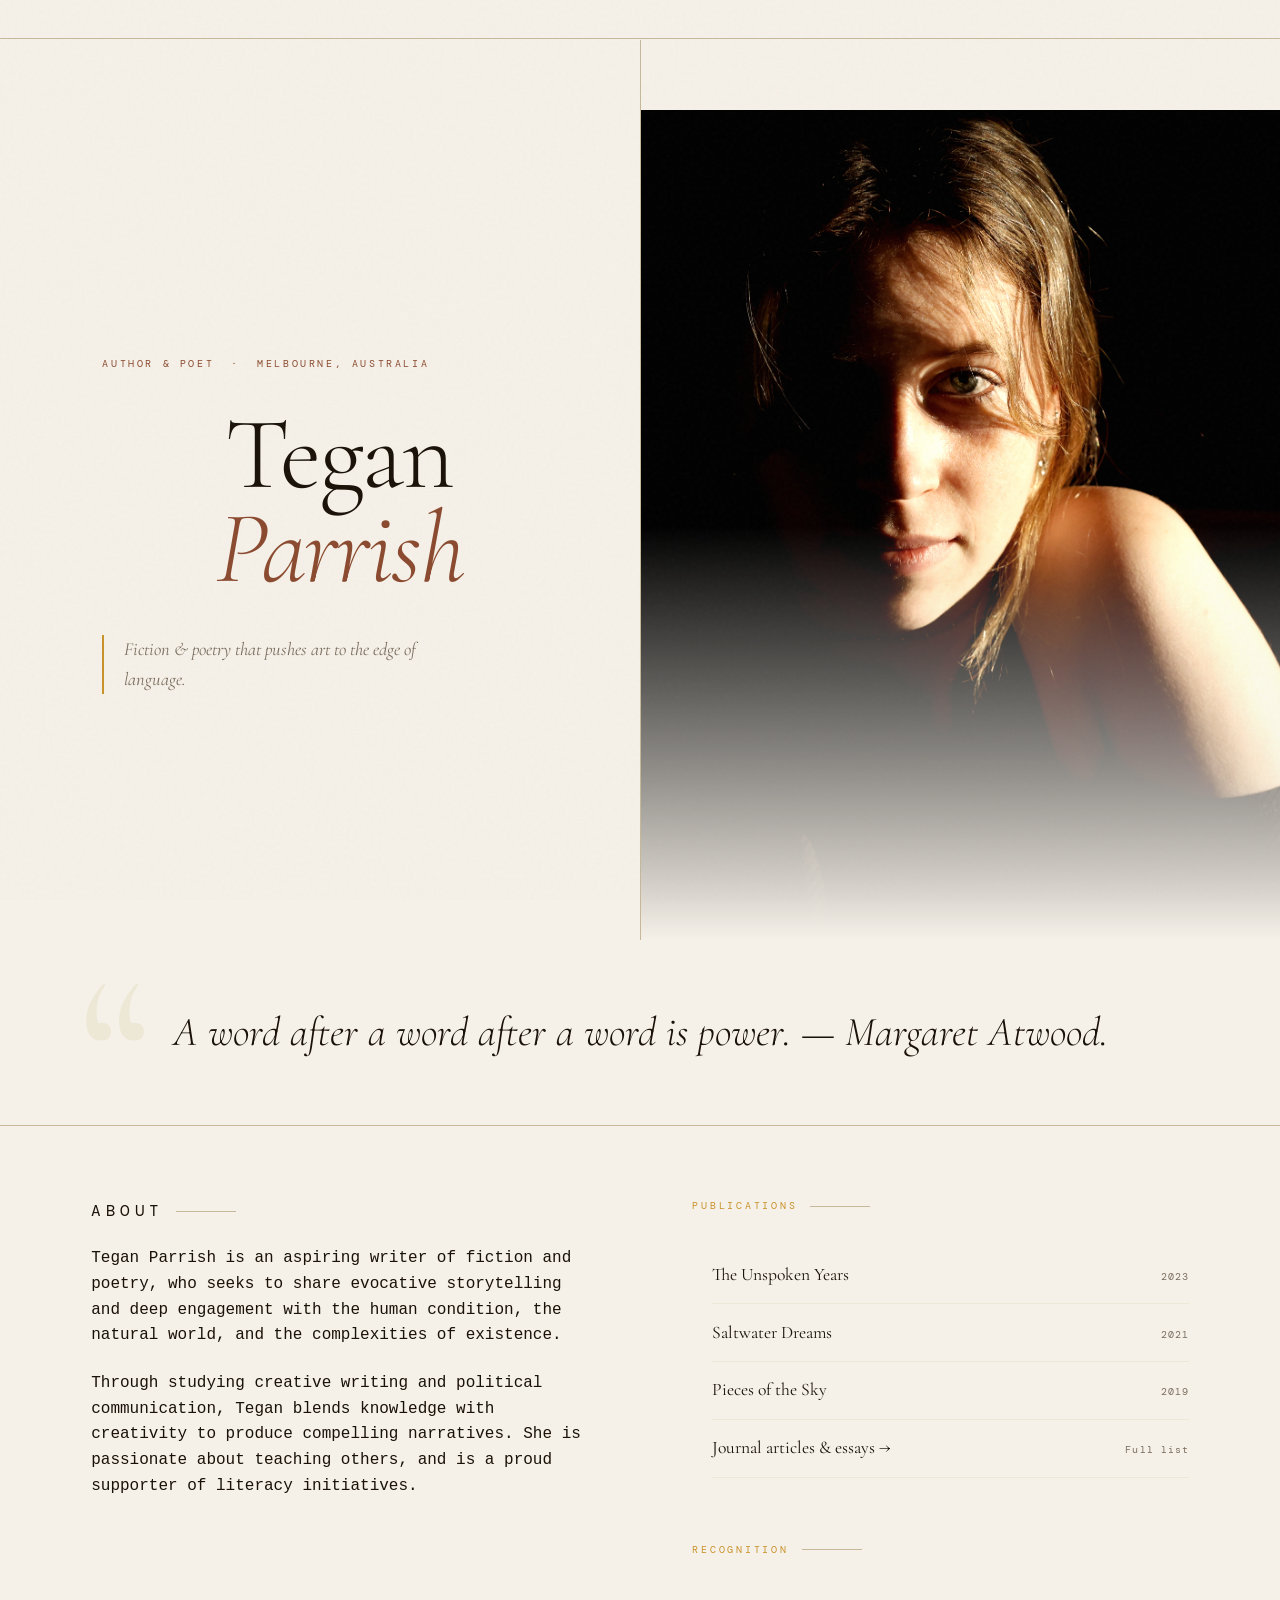
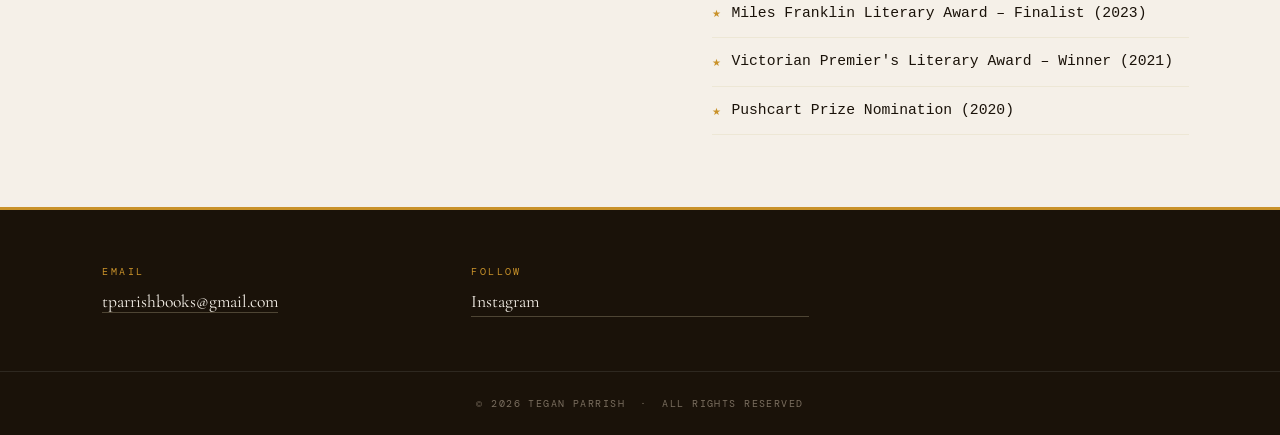
==== index (1).html @ 3d1c7661 "drge" ====
<!DOCTYPE html>
<html lang="en">
  <head>
    <meta charset="UTF-8" />
    <meta name="viewport" content="width=device-width, initial-scale=1.0" />
    <title>Tegan Parrish</title>
    <link rel="preconnect" href="https://fonts.googleapis.com" />
    <link rel="preconnect" href="https://fonts.gstatic.com" crossorigin />
    <link href="https://fonts.googleapis.com/css2?family=Cormorant+Garamond:ital,wght@0,300;0,400;0,600;1,300;1,400&family=Libre+Baskerville:ital,wght@0,400;0,700;1,400&family=DM+Mono:wght@300;400&display=swap" rel="stylesheet" />
    <style>
      :root {
        --ink: #1a1209;
        --paper: #f5f0e8;
        --cream: #ede7d5;
        --sienna: #8b4a2f;
        --gold: #c9922a;
        --dusty: #7a6e5f;
        --rule: #c5b99a;
      }

      *, *::before, *::after { box-sizing: border-box; margin: 0; padding: 0; }

      html { scroll-behavior: smooth; }

      body {
        background-color: var(--paper);
        color: var(--ink);
        font-family: 'Libre Baskerville', serif;
        font-size: 16px;
        line-height: 1.8;
        overflow-x: hidden;
      }

      /* ── NOISE TEXTURE OVERLAY ── */
      body::before {
        content: '';
        position: fixed;
        inset: 0;
        background-image: url("data:image/svg+xml,%3Csvg viewBox='0 0 256 256' xmlns='http://www.w3.org/2000/svg'%3E%3Cfilter id='n'%3E%3CfeTurbulence type='fractalNoise' baseFrequency='0.9' numOctaves='4' stitchTiles='stitch'/%3E%3C/filter%3E%3Crect width='100%25' height='100%25' filter='url(%23n)' opacity='0.04'/%3E%3C/svg%3E");
        pointer-events: none;
        z-index: 9999;
        opacity: 0.6;
      }

      /* ── HEADER / NAV ── */
      #header-placeholder nav {
        position: fixed;
        top: 0; left: 0; right: 0;
        z-index: 100;
        display: flex;
        justify-content: space-between;
        align-items: center;
        padding: 1.2rem 3rem;
        background: var(--paper);
        border-bottom: 1px solid var(--rule);
        font-family: 'DM Mono', monospace;
        font-size: 0.7rem;
        letter-spacing: 0.18em;
        text-transform: uppercase;
        color: var(--dusty);
      }

      /* ── DECORATIVE RULE ── */
      .rule {
        width: 60px;
        height: 1px;
        background: var(--gold);
        display: inline-block;
        vertical-align: middle;
        margin: 0 1rem;
      }

      /* ── HERO ── */
      .hero {
        min-height: 100vh;
        display: grid;
        grid-template-columns: 1fr 1fr;
        padding-top: 70px;
        position: relative;
        overflow: hidden;
      }

      .hero::after {
        content: '';
        position: absolute;
        top: 0; bottom: 0;
        left: 50%;
        width: 1px;
        background: var(--rule);
      }

      .hero-text {
        padding: 8vh 5vw 8vh 8vw;
        display: flex;
        flex-direction: column;
        justify-content: center;
        animation: fadeUp 1.2s ease both;
      }

      .hero-eyebrow {
        font-family: 'DM Mono', monospace;
        font-size: 0.65rem;
        letter-spacing: 0.25em;
        text-transform: uppercase;
        color: var(--sienna);
        margin-bottom: 1.5rem;
      }

      .hero-name {
        font-family: 'Cormorant Garamond', serif;
        font-size: clamp(4rem, 8vw, 7.5rem);
        font-weight: 300;
        line-height: 0.92;
        letter-spacing: -0.02em;
        color: var(--ink);
        margin-bottom: 1.5rem;
      }

      .hero-name em {
        font-style: italic;
        color: var(--sienna);
      }

      .hero-tagline {
        font-family: 'Cormorant Garamond', serif;
        font-size: 1.15rem;
        font-style: italic;
        color: var(--dusty);
        border-left: 2px solid var(--gold);
        padding-left: 1.2rem;
        margin-top: 1rem;
        max-width: 340px;
      }

      .hero-image-col {
        position: relative;
        overflow: hidden;
        animation: fadeIn 1.6s ease both 0.3s;
      }

      .hero-image-col img {
        width: 100%;
        height: 100%;
        object-fit: cover;
        object-position: center top;
        filter: sepia(18%) contrast(1.05);
        transition: transform 8s ease;
      }

      .hero-image-col:hover img {
        transform: scale(1.03);
      }

      .hero-image-overlay {
        position: absolute;
        inset: 0;
        background: linear-gradient(to bottom, transparent 50%, var(--paper) 100%);
      }

      /* ── LARGE PULL QUOTE ── */
      .pull-quote {
        text-align: center;
        padding: 7vh 10vw;
        border-bottom: 1px solid var(--rule);
        position: relative;
      }

      .pull-quote::before {
        content: '\201C';
        font-family: 'Cormorant Garamond', serif;
        font-size: 14rem;
        line-height: 0.6;
        color: var(--cream);
        position: absolute;
        top: 3rem;
        left: 6vw;
        pointer-events: none;
      }

      .pull-quote p {
        font-family: 'Cormorant Garamond', serif;
        font-size: clamp(1.6rem, 3.2vw, 2.8rem);
        font-weight: 300;
        font-style: italic;
        line-height: 1.45;
        color: var(--ink);
        position: relative;
      }

      /* ── MAIN CONTENT ── */
      .content-grid {
        display: grid;
        grid-template-columns: 1fr 2px 1fr;
        gap: 0;
        max-width: 1200px;
        margin: 0 auto;
        padding: 8vh 4vw;
      }

      .content-grid .divider {
        background: var(--rule);
        margin: 0 4vw;
      }

      /* ── SECTION LABELS ── */
      .section-label {
        font-family: 'DM Mono', monospace;
        font-size: 0.62rem;
        letter-spacing: 0.28em;
        text-transform: uppercase;
        color: var(--gold);
        display: flex;
        align-items: center;
        gap: 0.8rem;
        margin-bottom: 2rem;
      }

      .section-label::after {
        content: '';
        flex: 1;
        height: 1px;
        background: var(--rule);
        max-width: 60px;
      }

      /* ── BIO ── */
      .bio-section {
        padding-right: 4vw;
      }

      .bio-section p {
        color: var(--ink);
        margin-bottom: 1.4rem;
        font-size: 1rem;
      }

      .bio-section p:first-of-type::first-letter {
        font-family: 'Cormorant Garamond', serif;
        font-size: 4rem;
        font-weight: 600;
        float: left;
        line-height: 0.78;
        margin-right: 0.1em;
        margin-top: 0.12em;
        color: var(--sienna);
      }

      /* ── RIGHT COLUMN ── */
      .right-col {
        padding-left: 4vw;
      }

      /* ── PUBLICATIONS ── */
      .pub-list {
        list-style: none;
        margin-bottom: 4rem;
      }

      .pub-list li {
        border-bottom: 1px solid var(--cream);
        padding: 0.9rem 0;
      }

      .pub-list li a {
        display: flex;
        justify-content: space-between;
        align-items: baseline;
        color: var(--ink);
        text-decoration: none;
        font-family: 'Cormorant Garamond', serif;
        font-size: 1.1rem;
        transition: color 0.25s;
        gap: 1rem;
      }

      .pub-list li a:hover {
        color: var(--sienna);
      }

      .pub-list li a .pub-year {
        font-family: 'DM Mono', monospace;
        font-size: 0.65rem;
        color: var(--dusty);
        letter-spacing: 0.1em;
        flex-shrink: 0;
      }

      /* ── AWARDS ── */
      .awards-list {
        list-style: none;
      }

      .awards-list li {
        padding: 0.75rem 0;
        padding-left: 1.2rem;
        position: relative;
        border-bottom: 1px solid var(--cream);
        font-size: 0.92rem;
        color: var(--ink);
      }

      .awards-list li::before {
        content: '★';
        position: absolute;
        left: 0;
        color: var(--gold);
        font-size: 0.6rem;
        top: 1.1rem;
      }

      .awards-list li a {
        color: inherit;
        text-decoration: none;
        transition: color 0.2s;
      }

      .awards-list li a:hover {
        color: var(--sienna);
      }

      /* ── CONTACT STRIP ── */
      .contact-strip {
        background: var(--ink);
        color: var(--paper);
        padding: 6vh 8vw;
        display: grid;
        grid-template-columns: 1fr 1fr 1fr;
        gap: 2rem;
        align-items: start;
        border-top: 3px solid var(--gold);
      }

      .contact-strip .contact-block .label {
        font-family: 'DM Mono', monospace;
        font-size: 0.6rem;
        letter-spacing: 0.25em;
        text-transform: uppercase;
        color: var(--gold);
        margin-bottom: 0.5rem;
      }

      .contact-strip a {
        color: var(--paper);
        text-decoration: none;
        font-family: 'Cormorant Garamond', serif;
        font-size: 1.1rem;
        border-bottom: 1px solid rgba(197,185,154,0.3);
        transition: border-color 0.2s, color 0.2s;
      }

      .contact-strip a:hover {
        color: var(--gold);
        border-color: var(--gold);
      }

      .contact-strip .socials-links {
        display: flex;
        flex-direction: column;
        gap: 0.4rem;
      }

      /* ── FOOTER ── */
      .site-footer {
        background: var(--ink);
        color: var(--dusty);
        text-align: center;
        padding: 1.5rem;
        font-family: 'DM Mono', monospace;
        font-size: 0.6rem;
        letter-spacing: 0.15em;
        text-transform: uppercase;
        border-top: 1px solid #2e2820;
      }

      /* ── ANIMATIONS ── */
      @keyframes fadeUp {
        from { opacity: 0; transform: translateY(30px); }
        to   { opacity: 1; transform: translateY(0); }
      }

      @keyframes fadeIn {
        from { opacity: 0; }
        to   { opacity: 1; }
      }

      .reveal {
        opacity: 0;
        transform: translateY(24px);
        transition: opacity 0.8s ease, transform 0.8s ease;
      }

      .reveal.visible {
        opacity: 1;
        transform: none;
      }

      /* ── RESPONSIVE ── */
      @media (max-width: 768px) {
        .hero {
          grid-template-columns: 1fr;
          grid-template-rows: auto auto;
        }

        .hero::after { display: none; }

        .hero-image-col {
          height: 55vw;
        }

        .hero-text {
          padding: 6vw 6vw;
          order: 2;
        }

        .hero-image-col {
          order: 1;
        }

        .content-grid {
          grid-template-columns: 1fr;
        }

        .content-grid .divider {
          display: none;
        }

        .bio-section {
          padding-right: 0;
          margin-bottom: 4rem;
        }

        .right-col {
          padding-left: 0;
        }

        .contact-strip {
          grid-template-columns: 1fr;
        }
      }
    </style>
  </head>

  <body>
    <!-- menu header -->
    <div id="header-placeholder"></div>
    <script>
      fetch("header.html")
        .then((res) => res.text())
        .then((html) => {
          document.getElementById("header-placeholder").innerHTML = html;
        });
    </script>

    <!-- ── HERO ── -->
    <section class="hero">
      <div class="hero-text">
        <p class="hero-eyebrow">Author &amp; Poet &nbsp;·&nbsp; Melbourne, Australia</p>
        <h1 class="hero-name">Tegan<br><em>Parrish</em></h1>
        <p class="hero-tagline">
          Fiction &amp; poetry that pushes art to the edge of language.
        </p>
      </div>
      <div class="hero-image-col">
        <!-- edit author headshot below -->
        <img src="./img/myface.JPG" alt="Tegan Parrish – Author Headshot" />
        <div class="hero-image-overlay"></div>
      </div>
    </section>

    <!-- ── PULL QUOTE ── -->
    <div class="pull-quote reveal">
      <p>A word after a word after a word is power. — Margaret Atwood.</p>
    </div>

    <!-- ── BIO + PUBLICATIONS / AWARDS ── -->
    <div class="content-grid">

      <!-- Left: bio -->
      <div class="bio-section reveal">
        <p class="section-label">About</p>
        <!-- edit author bio below -->
        <p>
          Tegan Parrish is an aspiring writer of fiction and poetry, who
          seeks to share evocative storytelling and deep engagement with the human
          condition, the natural world, and the complexities of existence.
        </p>
        <p>
          Through studying creative writing and political communication, Tegan blends knowledge
          with creativity to produce compelling narratives. She is passionate
          about teaching others, and is a proud supporter of literacy initiatives.
        </p>
      </div>

      <div class="divider"></div>

      <!-- Right: publications + awards -->
      <div class="right-col">

        <div class="reveal" style="margin-bottom: 3.5rem;">
          <p class="section-label">Publications</p>
          <!-- edit publications below -->
          <ul class="pub-list">
            <li>
              <a href="#">
                The Unspoken Years
                <span class="pub-year">2023</span>
              </a>
            </li>
            <li>
              <a href="#">
                Saltwater Dreams
                <span class="pub-year">2021</span>
              </a>
            </li>
            <li>
              <a href="#">
                Pieces of the Sky
                <span class="pub-year">2019</span>
              </a>
            </li>
            <li>
              <a href="./publications.html">
                Journal articles &amp; essays →
                <span class="pub-year">Full list</span>
              </a>
            </li>
          </ul>
        </div>

        <div class="reveal">
          <p class="section-label">Recognition</p>
          <ul class="awards-list">
            <li><a href="#">Miles Franklin Literary Award – Finalist (2023)</a></li>
            <li><a href="#">Victorian Premier's Literary Award – Winner (2021)</a></li>
            <li><a href="#">Pushcart Prize Nomination (2020)</a></li>
          </ul>
        </div>

      </div>
    </div>

    <!-- ── CONTACT STRIP ── -->
    <footer class="contact-strip reveal">
      <div class="contact-block">
        <p class="label">Email</p>
        <a href="tparrishbooks@gmail.com">tparrishbooks@gmail.com</a>
      </div>

      <div class="contact-block">
        <p class="label">Follow</p>
        <div class="socials-links">
          <a href="https://instagram.com/teganparrish">Instagram</a>
        </div>
      </div>
    </footer>

    <div class="site-footer">
      © 2026 Tegan Parrish &nbsp;·&nbsp; All rights reserved
    </div>

    <!-- Scroll reveal -->
    <script>
      const observer = new IntersectionObserver(
        (entries) => entries.forEach(e => {
          if (e.isIntersecting) {
            e.target.classList.add('visible');
            observer.unobserve(e.target);
          }
        }),
        { threshold: 0.12 }
      );
      document.querySelectorAll('.reveal').forEach(el => observer.observe(el));
    </script>
  </body>
</html>
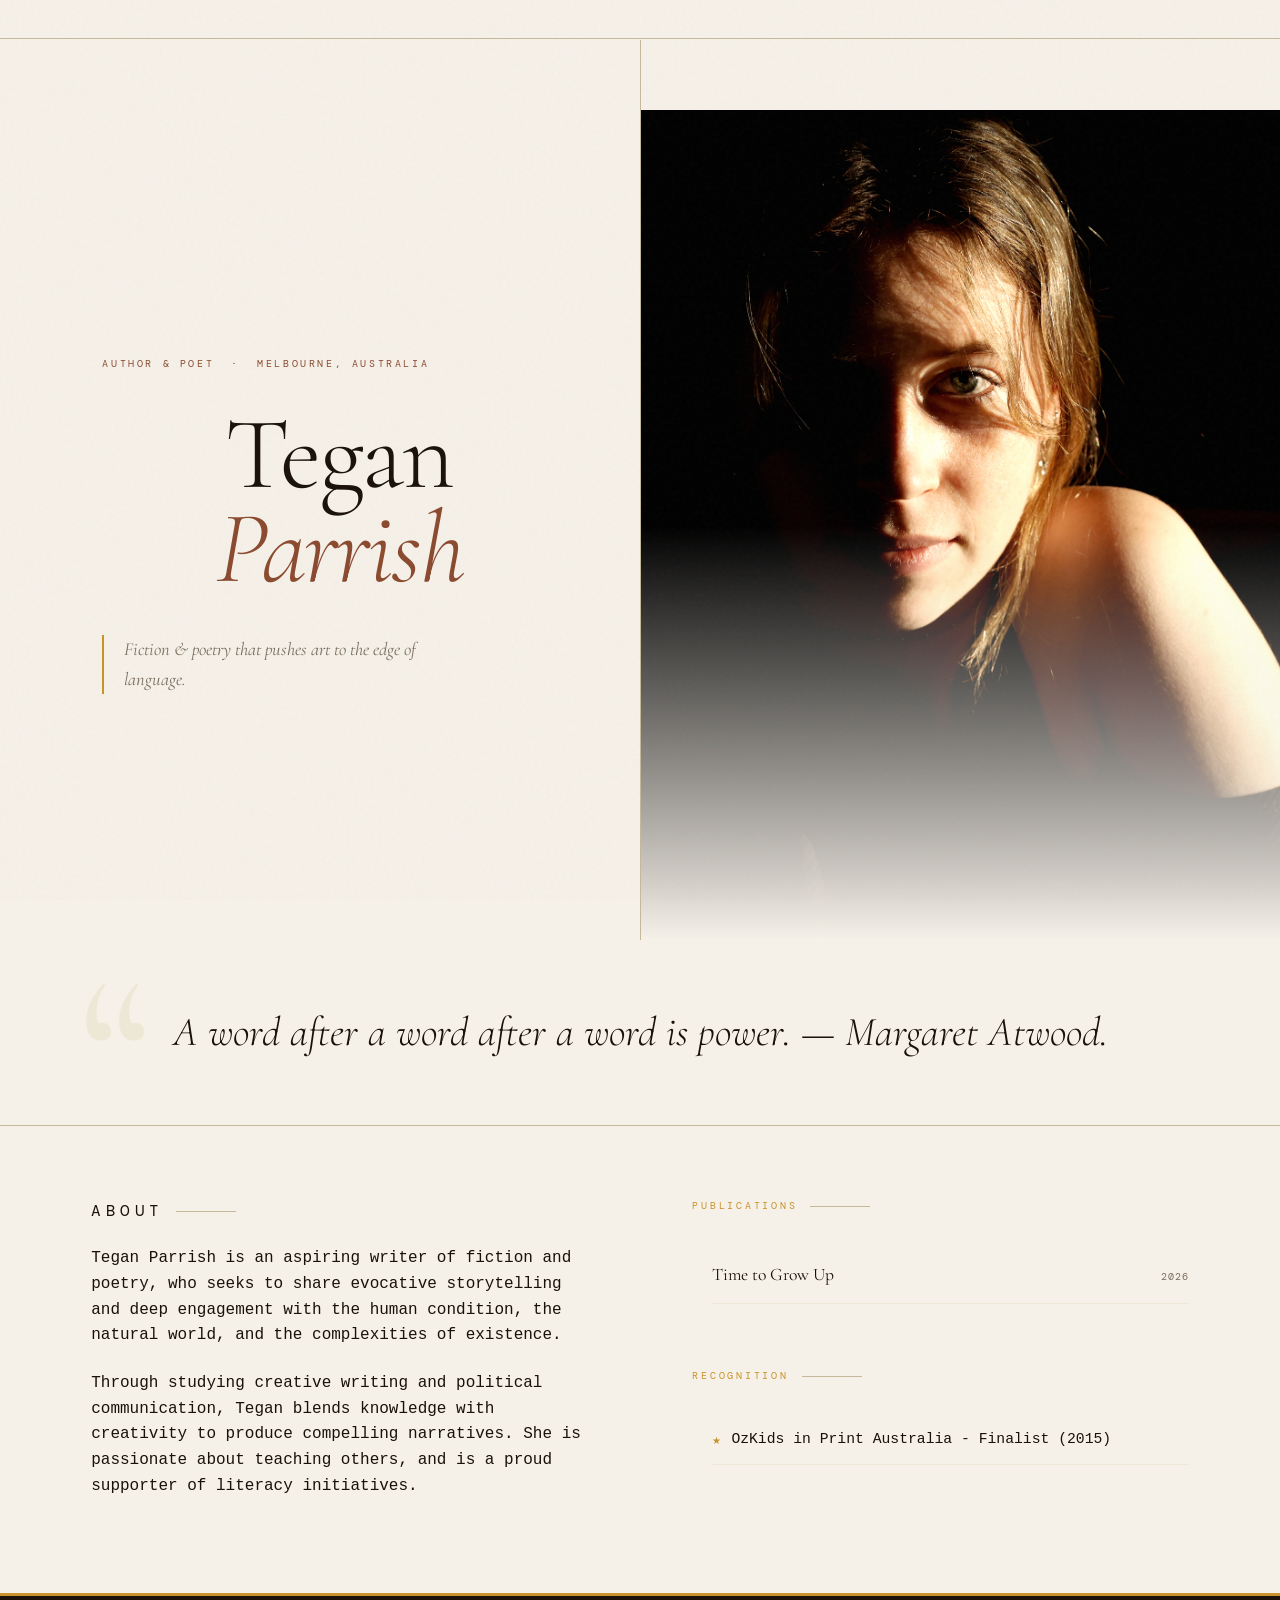
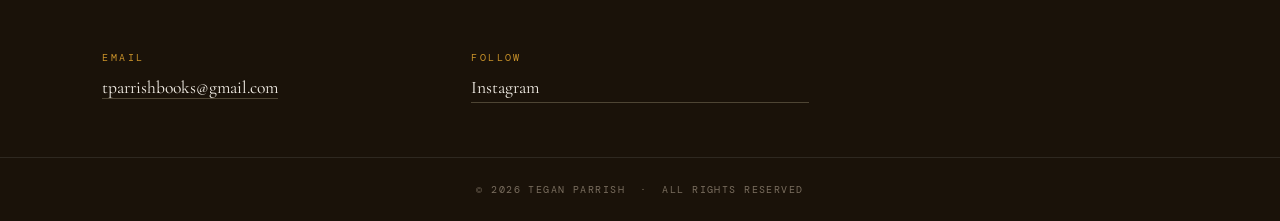
==== commit b72e564f: "rte" ====
--- a/index (1).html
+++ b/index (1).html
@@ -502,26 +502,10 @@
           <ul class="pub-list">
             <li>
               <a href="#">
-                The Unspoken Years
-                <span class="pub-year">2023</span>
+                Time to Grow Up 
+                <span class="pub-year">2026</span>
               </a>
             </li>
-            <li>
-              <a href="#">
-                Saltwater Dreams
-                <span class="pub-year">2021</span>
-              </a>
-            </li>
-            <li>
-              <a href="#">
-                Pieces of the Sky
-                <span class="pub-year">2019</span>
-              </a>
-            </li>
-            <li>
-              <a href="./publications.html">
-                Journal articles &amp; essays →
-                <span class="pub-year">Full list</span>
               </a>
             </li>
           </ul>
@@ -530,9 +514,7 @@
         <div class="reveal">
           <p class="section-label">Recognition</p>
           <ul class="awards-list">
-            <li><a href="#">Miles Franklin Literary Award – Finalist (2023)</a></li>
-            <li><a href="#">Victorian Premier's Literary Award – Winner (2021)</a></li>
-            <li><a href="#">Pushcart Prize Nomination (2020)</a></li>
+            <li><a href="#">OzKids in Print Australia - Finalist (2015)</a></li>
           </ul>
         </div>
 
